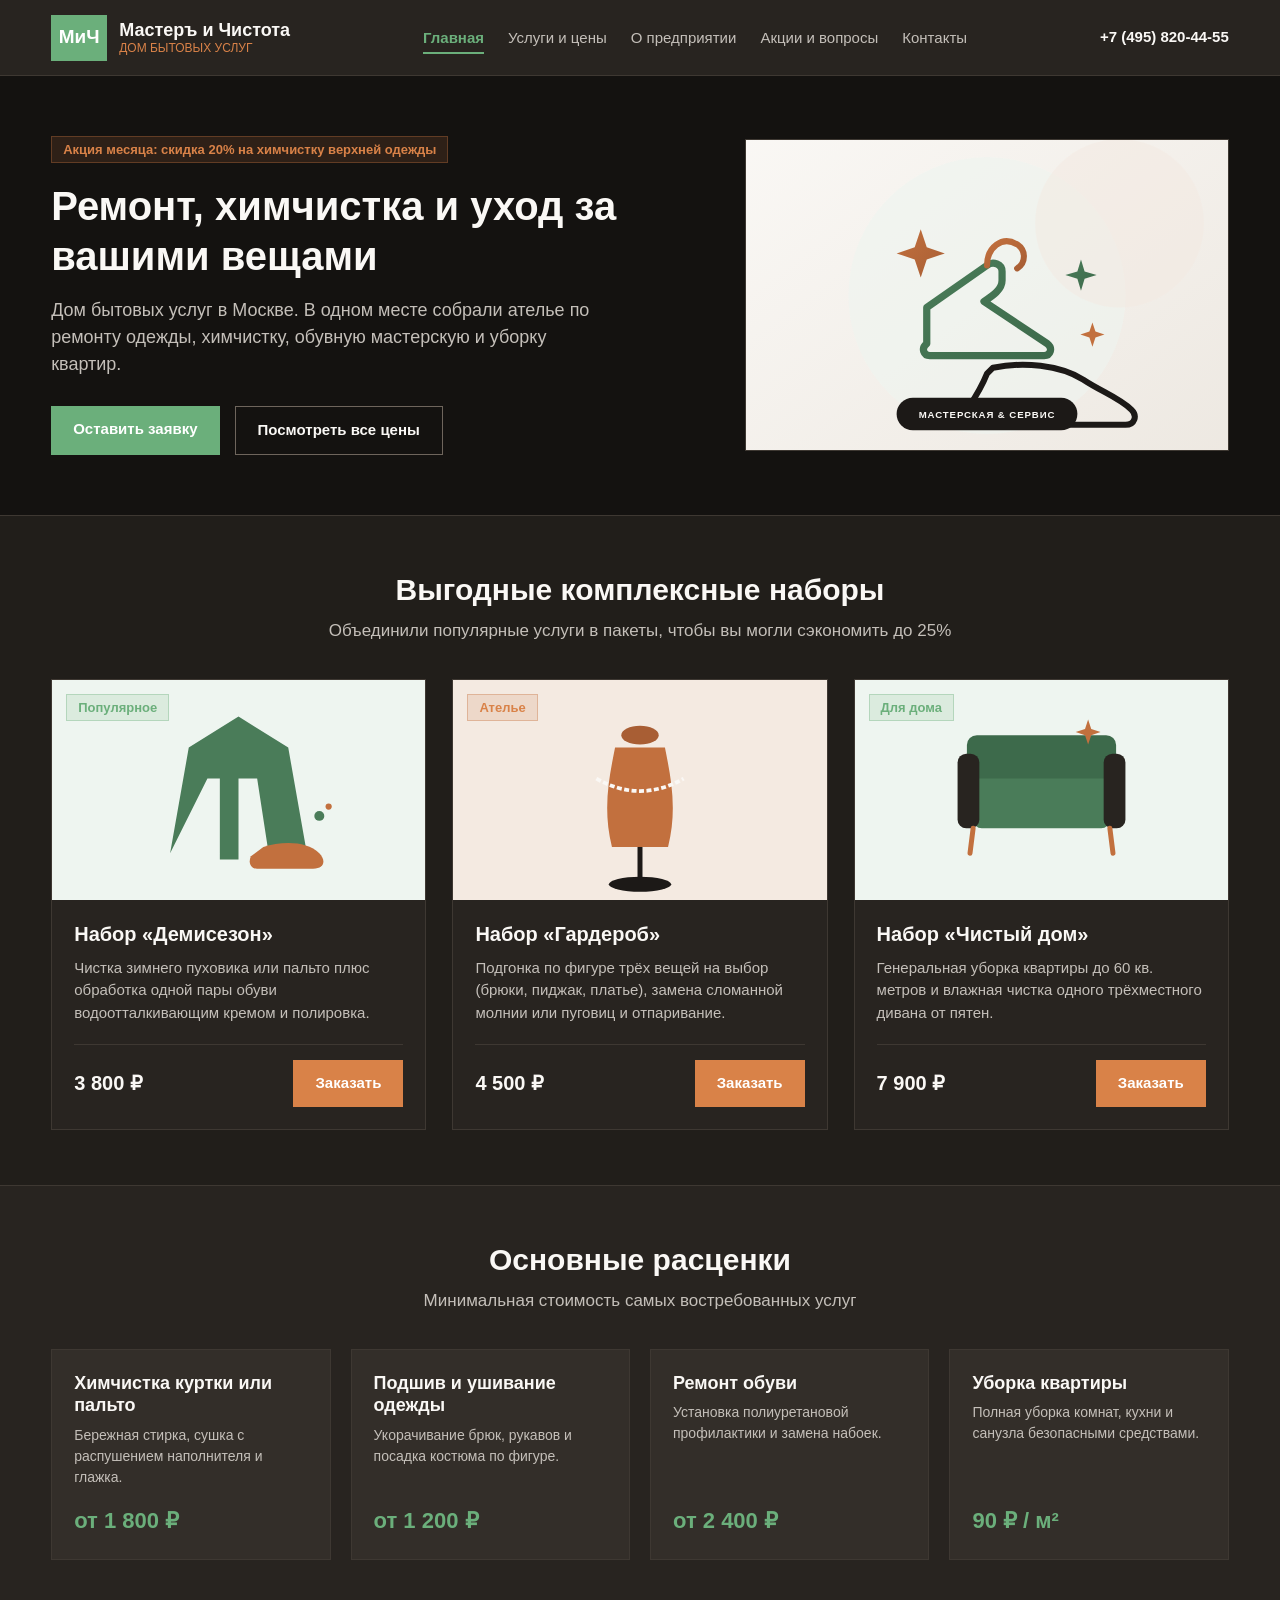
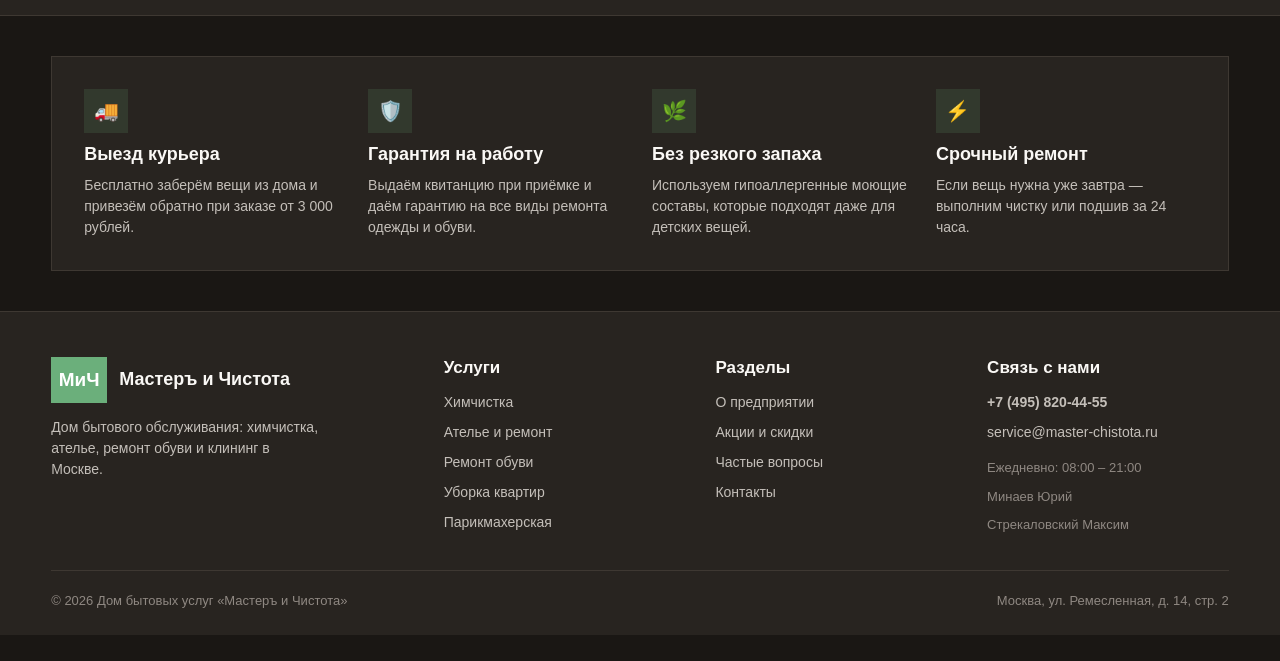
==== Local-services/index.html @ a9408f22 "First commit" ====
<!DOCTYPE html>
<html lang="ru">
<head>
  <meta charset="UTF-8">
  <meta name="viewport" content="width=device-width, initial-scale=1.0">
  <title>Мастеръ &amp; Чистота — Дом бытовых услуг и мастерских</title>
  <meta name="description" content="Комплекс бытовых услуг: профессиональная химчистка, индивидуальный пошив и подгонка одежды, реставрация обуви, генеральный клининг и салон. Москва.">
  <meta name="keywords" content="дом бытовых услуг, химчистка Москва, ателье, ремонт обуви Vibram, клининг квартир, Мастеръ и Чистота">
  <meta name="robots" content="index, follow">
  <link rel="canonical" href="https://master-chistota.ru/">

  <!-- Open Graph для соцсетей и мессенджеров -->
  <meta property="og:type" content="website">
  <meta property="og:locale" content="ru_RU">
  <meta property="og:site_name" content="Мастеръ &amp; Чистота">
  <meta property="og:title" content="Мастеръ &amp; Чистота — Дом бытовых услуг">
  <meta property="og:description" content="Эко-химчистка, ателье, реставрация обуви и бережный клининг с бесплатным курьером в Москве.">
  <meta property="og:url" content="https://master-chistota.ru/">
  <meta property="og:image" content="https://master-chistota.ru/img/hero-service.svg">

  <link rel="stylesheet" href="css/style.css">
</head>
<body>

  <header class="header">
    <div class="container header-wrap">
      <a href="index.html" class="logo">
        <span class="logo-box">МиЧ</span>
        <span class="logo-title">
          Мастеръ и Чистота
          <span class="logo-sub">Дом бытовых услуг</span>
        </span>
      </a>

      <nav class="nav-menu">
        <ul class="menu">
          <li><a href="index.html" class="menu-link active">Главная</a></li>
          <li><a href="services.html" class="menu-link">Услуги и цены</a></li>
          <li><a href="about.html" class="menu-link">О предприятии</a></li>
          <li><a href="events.html" class="menu-link">Акции и вопросы</a></li>
          <li><a href="contacts.html" class="menu-link">Контакты</a></li>
        </ul>
      </nav>

      <a href="tel:+74958204455" class="phone-top">+7 (495) 820-44-55</a>
    </div>
  </header>

  <main>
    <section class="hero">
      <div class="container hero-grid">
        <div>
          <span class="tag tag-orange hero-badge">Акция месяца: скидка 20% на химчистку верхней одежды</span>
          <h1 class="hero-title">Ремонт, химчистка и уход за вашими вещами</h1>
          <p class="hero-desc">Дом бытовых услуг в Москве. В одном месте собрали ателье по ремонту одежды, химчистку, обувную мастерскую и уборку квартир.</p>
          <div class="hero-btns">
            <a href="contacts.html#booking-form" class="btn btn-green">Оставить заявку</a>
            <a href="services.html" class="btn btn-border">Посмотреть все цены</a>
          </div>
        </div>
        <div class="hero-img">
          <img src="img/hero-service.svg" alt="Дом бытовых услуг">
        </div>
      </div>
    </section>

    <section class="section section-dark">
      <div class="container">
        <h2 class="section-title">Выгодные комплексные наборы</h2>
        <p class="section-subtitle">Объединили популярные услуги в пакеты, чтобы вы могли сэкономить до 25%</p>

        <div class="cards-grid">
          <article class="card">
            <div class="card-pic">
              <span class="tag tag-green card-tag">Популярное</span>
              <img src="img/set-1.svg" alt="Набор Демисезон">
            </div>
            <div class="card-content">
              <h3 class="card-title">Набор «Демисезон»</h3>
              <p class="card-desc">Чистка зимнего пуховика или пальто плюс обработка одной пары обуви водоотталкивающим кремом и полировка.</p>
              <div class="card-bottom">
                <span class="price">3 800 ₽</span>
                <a href="contacts.html#booking-form" class="btn btn-orange">Заказать</a>
              </div>
            </div>
          </article>

          <article class="card">
            <div class="card-pic">
              <span class="tag tag-orange card-tag">Ателье</span>
              <img src="img/set-2.svg" alt="Набор Гардероб">
            </div>
            <div class="card-content">
              <h3 class="card-title">Набор «Гардероб»</h3>
              <p class="card-desc">Подгонка по фигуре трёх вещей на выбор (брюки, пиджак, платье), замена сломанной молнии или пуговиц и отпаривание.</p>
              <div class="card-bottom">
                <span class="price">4 500 ₽</span>
                <a href="contacts.html#booking-form" class="btn btn-orange">Заказать</a>
              </div>
            </div>
          </article>

          <article class="card">
            <div class="card-pic">
              <span class="tag tag-green card-tag">Для дома</span>
              <img src="img/set-3.svg" alt="Набор Чистый дом">
            </div>
            <div class="card-content">
              <h3 class="card-title">Набор «Чистый дом»</h3>
              <p class="card-desc">Генеральная уборка квартиры до 60 кв. метров и влажная чистка одного трёхместного дивана от пятен.</p>
              <div class="card-bottom">
                <span class="price">7 900 ₽</span>
                <a href="contacts.html#booking-form" class="btn btn-orange">Заказать</a>
              </div>
            </div>
          </article>
        </div>
      </div>
    </section>

    <section class="section tariffs-block">
      <div class="container">
        <h2 class="section-title">Основные расценки</h2>
        <p class="section-subtitle">Минимальная стоимость самых востребованных услуг</p>

        <div class="tariffs-list">
          <div class="tariff-box">
            <div>
              <h3 class="tariff-title">Химчистка куртки или пальто</h3>
              <p class="tariff-info">Бережная стирка, сушка с распушением наполнителя и глажка.</p>
            </div>
            <div class="tariff-cost">от 1 800 ₽</div>
          </div>

          <div class="tariff-box">
            <div>
              <h3 class="tariff-title">Подшив и ушивание одежды</h3>
              <p class="tariff-info">Укорачивание брюк, рукавов и посадка костюма по фигуре.</p>
            </div>
            <div class="tariff-cost">от 1 200 ₽</div>
          </div>

          <div class="tariff-box">
            <div>
              <h3 class="tariff-title">Ремонт обуви</h3>
              <p class="tariff-info">Установка полиуретановой профилактики и замена набоек.</p>
            </div>
            <div class="tariff-cost">от 2 400 ₽</div>
          </div>

          <div class="tariff-box">
            <div>
              <h3 class="tariff-title">Уборка квартиры</h3>
              <p class="tariff-info">Полная уборка комнат, кухни и санузла безопасными средствами.</p>
            </div>
            <div class="tariff-cost">90 ₽ / м²</div>
          </div>
        </div>
      </div>
    </section>

    <aside class="container">
      <div class="plus-box">
        <div class="plus-grid">
          <div class="plus-item">
            <span class="plus-icon">🚚</span>
            <h4 class="plus-name">Выезд курьера</h4>
            <p class="plus-text">Бесплатно заберём вещи из дома и привезём обратно при заказе от 3 000 рублей.</p>
          </div>
          <div class="plus-item">
            <span class="plus-icon">🛡️</span>
            <h4 class="plus-name">Гарантия на работу</h4>
            <p class="plus-text">Выдаём квитанцию при приёмке и даём гарантию на все виды ремонта одежды и обуви.</p>
          </div>
          <div class="plus-item">
            <span class="plus-icon">🌿</span>
            <h4 class="plus-name">Без резкого запаха</h4>
            <p class="plus-text">Используем гипоаллергенные моющие составы, которые подходят даже для детских вещей.</p>
          </div>
          <div class="plus-item">
            <span class="plus-icon">⚡</span>
            <h4 class="plus-name">Срочный ремонт</h4>
            <p class="plus-text">Если вещь нужна уже завтра — выполним чистку или подшив за 24 часа.</p>
          </div>
        </div>
      </div>
    </aside>
  </main>

  <iframe src="footer.html" class="footer-frame" title="Подвал сайта"></iframe> 

</body>
</html>
---- Local-services/css/style.css ----
* {
  box-sizing: border-box;
  margin: 0;
  padding: 0;
}

body {
  background-color: #1A1714;
  color: #FAF8F5;
  font-family: Arial, Helvetica, sans-serif;
  font-size: 16px;
  line-height: 1.5;
}

img {
  display: block;
  max-width: 100%;
}

a {
  color: inherit;
  text-decoration: none;
}

ul {
  list-style: none;
}

button, input, select, textarea {
  font-family: inherit;
  font-size: inherit;
  color: inherit;
  border: none;
  background: none;
}

button {
  cursor: pointer;
}

.container {
  max-width: 1180px;
  width: 92%;
  margin: 0 auto;
}

h1, h2, h3, h4 {
  font-weight: bold;
  line-height: 1.25;
  color: #FAF8F5;
}

.hero-title {
  font-size: 40px;
  margin-bottom: 16px;
}

.section-title {
  font-size: 30px;
  text-align: center;
  margin-bottom: 10px;
}

.section-subtitle {
  text-align: center;
  color: #C4BFB9;
  font-size: 17px;
  max-width: 650px;
  margin: 0 auto 35px;
}

/* шапка */
.header {
  position: sticky;
  top: 0;
  z-index: 100;
  background-color: #282420;
  border-bottom: 1px solid #3E3832;
}

.header-wrap {
  display: flex;
  align-items: center;
  justify-content: space-between;
  min-height: 75px;
  gap: 20px;
  padding: 10px 0;
}

.logo {
  display: flex;
  align-items: center;
  gap: 12px;
}

.logo-box {
  display: flex;
  align-items: center;
  justify-content: center;
  width: 56px;
  height: 46px;
  background-color: #6BAF7B;
  color: #fff;
  font-weight: bold;
  font-size: 19px;
}

.logo-title {
  font-weight: bold;
  font-size: 18px;
  line-height: 1.2;
}

.logo-sub {
  display: block;
  font-size: 12px;
  font-weight: normal;
  color: #D98248;
  text-transform: uppercase;
}

.menu {
  display: flex;
  align-items: center;
  gap: 24px;
}

.menu-link {
  font-size: 15px;
  color: #C4BFB9;
  padding: 6px 0;
}

.menu-link:hover,
.menu-link.active {
  color: #6BAF7B;
}

.menu-link.active {
  font-weight: bold;
  border-bottom: 2px solid #6BAF7B;
}

.phone-top {
  font-size: 15px;
  font-weight: bold;
}

.phone-top:hover {
  color: #6BAF7B;
}

/* кнопки */
.btn {
  display: inline-block;
  padding: 12px 22px;
  font-size: 15px;
  font-weight: bold;
  text-align: center;
}

.btn-green {
  background-color: #6BAF7B;
  color: #fff;
}
.btn-green:hover {
  background-color: #5A9B6A;
}

.btn-orange {
  background-color: #D98248;
  color: #fff;
}
.btn-orange:hover {
  background-color: #C2703E;
}

.btn-border {
  background-color: transparent;
  color: #FAF8F5;
  border: 1px solid #6E655C;
}
.btn-border:hover {
  background-color: #332E29;
}

.tag {
  display: inline-block;
  padding: 6px 11px;
  font-size: 13px;
  font-weight: bold;
  line-height: 1;
}

.tag-green {
  background-color: rgba(107, 175, 123, 0.15);
  color: #6BAF7B;
  border: 1px solid rgba(107, 175, 123, 0.35);
}

.tag-orange {
  background-color: rgba(194, 112, 62, 0.15);
  color: #D98248;
  border: 1px solid rgba(194, 112, 62, 0.35);
}

.tag-gray {
  background-color: #332E29;
  color: #C4BFB9;
  border: 1px solid #3E3832;
}

/* первый экран */
.hero {
  background-color: #141210;
  padding: 60px 0;
  border-bottom: 1px solid #3E3832;
}

.hero-grid {
  display: grid;
  grid-template-columns: 1.15fr 0.85fr;
  align-items: center;
  gap: 40px;
}

.hero-badge {
  margin-bottom: 18px;
}

.hero-desc {
  font-size: 18px;
  color: #C4BFB9;
  max-width: 560px;
  margin-bottom: 28px;
}

.hero-btns {
  display: flex;
  flex-wrap: wrap;
  gap: 15px;
}

.hero-img {
  background-color: #282420;
  border: 1px solid #3E3832;
}

.hero-img img {
  width: 100%;
  height: 310px;
  object-fit: cover;
}

/* карточки */
.section {
  padding: 55px 0;
}

.section-dark {
  background-color: #211E1A;
}

.cards-grid {
  display: grid;
  grid-template-columns: repeat(3, 1fr);
  gap: 26px;
}

.card {
  display: flex;
  flex-direction: column;
  background-color: #282420;
  border: 1px solid #3E3832;
}

.card-pic {
  position: relative;
  height: 220px;
  background-color: #332E29;
}

.card-pic img {
  width: 100%;
  height: 100%;
  object-fit: cover;
}

.card-tag {
  position: absolute;
  top: 14px;
  left: 14px;
}

.card-content {
  display: flex;
  flex-direction: column;
  flex-grow: 1;
  padding: 22px;
}

.card-title {
  font-size: 20px;
  margin-bottom: 10px;
}

.card-desc {
  font-size: 15px;
  color: #C4BFB9;
  margin-bottom: 20px;
  flex-grow: 1;
}

.card-bottom {
  display: flex;
  align-items: center;
  justify-content: space-between;
  padding-top: 15px;
  border-top: 1px solid #3E3832;
  margin-top: auto;
}

.price {
  font-size: 20px;
  font-weight: bold;
}

/* тарифы */
.tariffs-block {
  background-color: #282420;
  border-top: 1px solid #3E3832;
  border-bottom: 1px solid #3E3832;
}

.tariffs-list {
  display: grid;
  grid-template-columns: repeat(4, 1fr);
  gap: 20px;
}

.tariff-box {
  background-color: #332E29;
  border: 1px solid #3E3832;
  padding: 22px;
  display: flex;
  flex-direction: column;
  justify-content: space-between;
}

.tariff-title {
  font-size: 18px;
  margin-bottom: 8px;
}

.tariff-info {
  font-size: 14px;
  color: #C4BFB9;
  margin-bottom: 16px;
}

.tariff-cost {
  font-size: 22px;
  font-weight: bold;
  color: #6BAF7B;
}

/* преимущества */
.plus-box {
  background-color: #282420;
  border: 1px solid #3E3832;
  padding: 32px;
  margin: 40px 0;
}

.plus-grid {
  display: grid;
  grid-template-columns: repeat(4, 1fr);
  gap: 24px;
}

.plus-item {
  display: flex;
  flex-direction: column;
  gap: 10px;
}

.plus-icon {
  display: flex;
  align-items: center;
  justify-content: center;
  width: 44px;
  height: 44px;
  background-color: rgba(107, 175, 123, 0.15);
  color: #6BAF7B;
  font-size: 20px;
}

.plus-name {
  font-size: 18px;
}

.plus-text {
  font-size: 14px;
  color: #C4BFB9;
}

/* таблица */
.table-box {
  width: 100%;
  overflow-x: auto;
  border: 1px solid #3E3832;
  background-color: #282420;
  margin-top: 45px;
}

.price-table {
  width: 100%;
  border-collapse: collapse;
  text-align: left;
  font-size: 15px;
}

.price-table th, .price-table td {
  padding: 15px 18px;
  border-bottom: 1px solid #3E3832;
}

.price-table th {
  background-color: #332E29;
  font-weight: bold;
}

.price-table tbody tr:last-child td {
  border-bottom: none;
}

.price-table tbody tr:hover {
  background-color: #332E29;
}

.td-price {
  font-weight: bold;
  white-space: nowrap;
}

/* о предприятии */
.about-text {
  max-width: 800px;
  margin: 0 auto 45px;
  text-align: center;
  font-size: 18px;
  line-height: 1.6;
  color: #C4BFB9;
}

.master-block {
  display: grid;
  grid-template-columns: 0.9fr 1.1fr;
  background-color: #282420;
  border: 1px solid #3E3832;
  margin-bottom: 45px;
}

.master-img {
  background-color: #332E29;
}

.master-img img {
  width: 100%;
  height: 100%;
  object-fit: cover;
}

.master-info {
  padding: 32px;
  display: flex;
  flex-direction: column;
  justify-content: center;
}

.master-name {
  font-size: 26px;
  margin-bottom: 5px;
}

.master-job {
  font-size: 15px;
  color: #D98248;
  font-weight: bold;
  margin-bottom: 16px;
}

.master-nums {
  display: grid;
  grid-template-columns: repeat(3, 1fr);
  gap: 16px;
  margin-top: 22px;
  padding-top: 22px;
  border-top: 1px solid #3E3832;
}

.num-val {
  font-size: 24px;
  font-weight: bold;
  color: #6BAF7B;
}

.num-label {
  font-size: 13px;
  color: #8F8882;
  margin-top: 4px;
}

.grid-3 {
  display: grid;
  grid-template-columns: repeat(3, 1fr);
  gap: 24px;
}

.info-card {
  background-color: #282420;
  border: 1px solid #3E3832;
  padding: 24px;
  display: flex;
  flex-direction: column;
  gap: 10px;
}

.info-card h3 {
  font-size: 18px;
}

.small-label {
  font-size: 13px;
  font-weight: bold;
  color: #D98248;
  text-transform: uppercase;
}

/* акции и вопросы */
.news-grid {
  display: grid;
  grid-template-columns: repeat(2, 1fr);
  gap: 26px;
  margin-bottom: 50px;
}

.news-item {
  background-color: #282420;
  border: 1px solid #3E3832;
  display: flex;
  flex-direction: column;
}

.news-pic {
  height: 280px;
  background-color: #332E29;
}

.news-pic img {
  width: 100%;
  height: 100%;
  object-fit: cover;
}

.news-body {
  padding: 24px;
  display: flex;
  flex-direction: column;
  flex-grow: 1;
}

.news-date {
  display: inline-block;
  font-size: 13px;
  font-weight: bold;
  text-transform: uppercase;
  color: #D98248;
  margin-bottom: 8px;
}

.faq-list {
  max-width: 820px;
  margin: 0 auto;
  display: flex;
  flex-direction: column;
  gap: 15px;
}

.faq-box {
  background-color: #282420;
  border: 1px solid #3E3832;
  padding: 20px 24px;
}

.faq-title {
  font-weight: bold;
  font-size: 17px;
  color: #FAF8F5;
  margin-bottom: 8px;
}

.faq-text {
  font-size: 15px;
  color: #C4BFB9;
}

/* контакты */
.contacts-wrap {
  display: grid;
  grid-template-columns: 1fr 1fr;
  gap: 35px;
  align-items: start;
}

.dark-box {
  background-color: #282420;
  border: 1px solid #3E3832;
  padding: 32px;
}

.field-row {
  display: flex;
  flex-direction: column;
  gap: 8px;
  margin-bottom: 18px;
  background-color: #332E29;
  padding: 12px;
}

.field-label {
  font-size: 14px;
  font-weight: bold;
}

.input-field {
  width: 100%;
  padding: 11px 13px;
  border: 1px solid #6E655C;
  background-color: #282420;
  color: #FAF8F5;
  font-size: 15px;
}

.input-field:focus {
  border-color: #6BAF7B;
  outline: none;
}

textarea.input-field {
  resize: vertical;
  min-height: 90px;
}

.info-rows {
  display: flex;
  flex-direction: column;
  gap: 10px;
  margin-top: 15px;
  font-size: 15px;
}

.info-rows p {
  padding-bottom: 8px;
  border-bottom: 1px solid #3E3832;
}

.info-rows span {
  color: #8F8882;
  display: inline-block;
  width: 140px;
}

/* футер */
.footer {
  background-color: #282420;
  border-top: 1px solid #3E3832;
  padding: 45px 0 25px;
}

.footer-cols {
  display: grid;
  grid-template-columns: 1.5fr repeat(3, 1fr);
  gap: 30px;
  margin-bottom: 35px;
}

.footer-heading {
  font-size: 17px;
  margin-bottom: 14px;
}

.footer-menu {
  display: flex;
  flex-direction: column;
  gap: 9px;
}

.footer-menu a {
  font-size: 14px;
  color: #C4BFB9;
}

.footer-menu a:hover {
  color: #6BAF7B;
}

.footer-copy {
  display: flex;
  align-items: center;
  justify-content: space-between;
  padding-top: 20px;
  border-top: 1px solid #3E3832;
  font-size: 13px;
  color: #8F8882;
}

/* мобилка */
@media (max-width: 992px) {
  .hero-grid, .master-block, .contacts-wrap, .news-grid {
    grid-template-columns: 1fr;
  }

  .cards-grid, .grid-3, .tariffs-list, .plus-grid, .footer-cols {
    grid-template-columns: repeat(2, 1fr);
  }
}

@media (max-width: 768px) {
  .header-wrap {
    flex-wrap: wrap;
    justify-content: center;
    gap: 12px;
    padding: 14px 0;
  }

  .phone-top { display: none; }
  .nav-menu { width: 100%; }

  .menu {
    flex-wrap: wrap;
    justify-content: center;
    gap: 10px 16px;
  }

  .hero-title { font-size: 28px; }
  .section-title { font-size: 24px; }

  .cards-grid, .tariffs-list, .plus-grid, .grid-3, .footer-cols {
    grid-template-columns: 1fr;
  }

  .footer-copy {
    flex-direction: column;
    gap: 10px;
    text-align: center;
  }
}

.footer-frame {
  display: block;
  width: 100%;
  height: 350px;
  border: none;
}

@media (max-width: 992px) {
  .footer-frame { height: 520px; }
}

@media (max-width: 768px) {
  .footer-frame { height: 780px; }
}
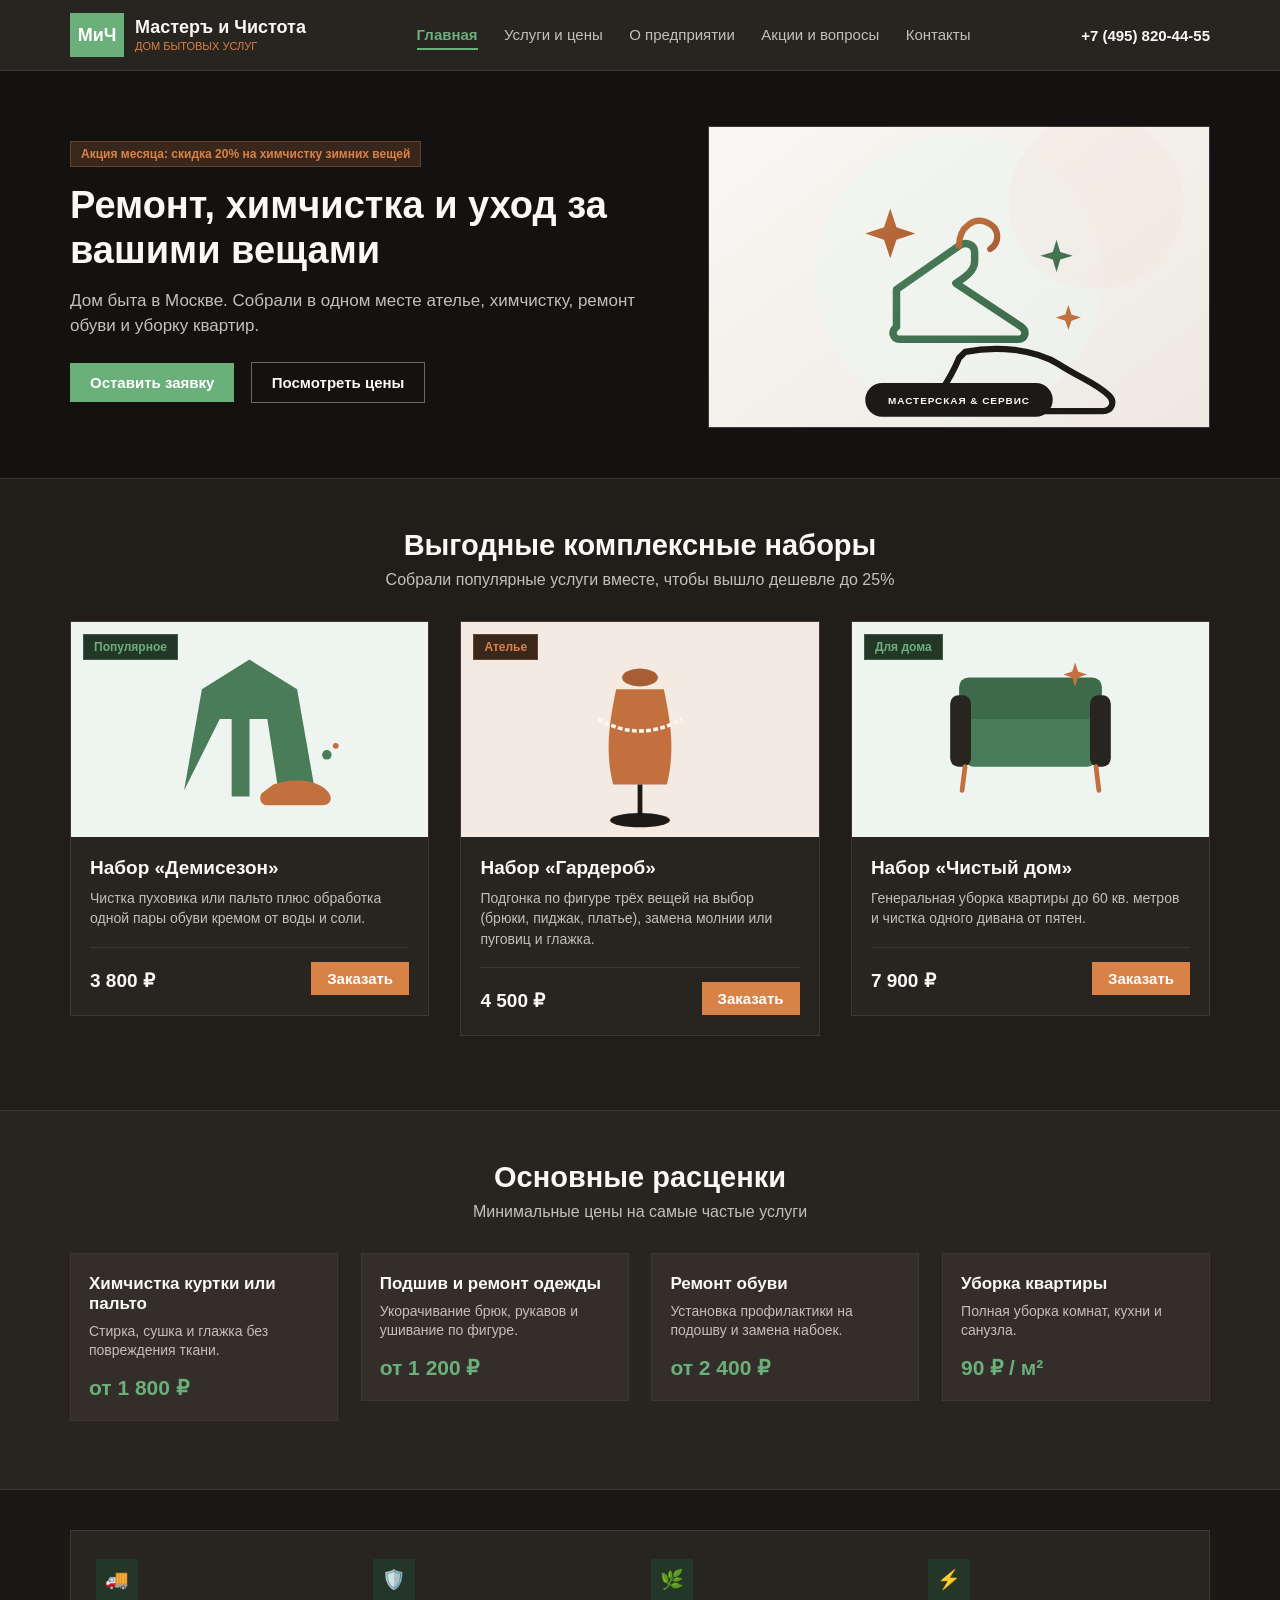
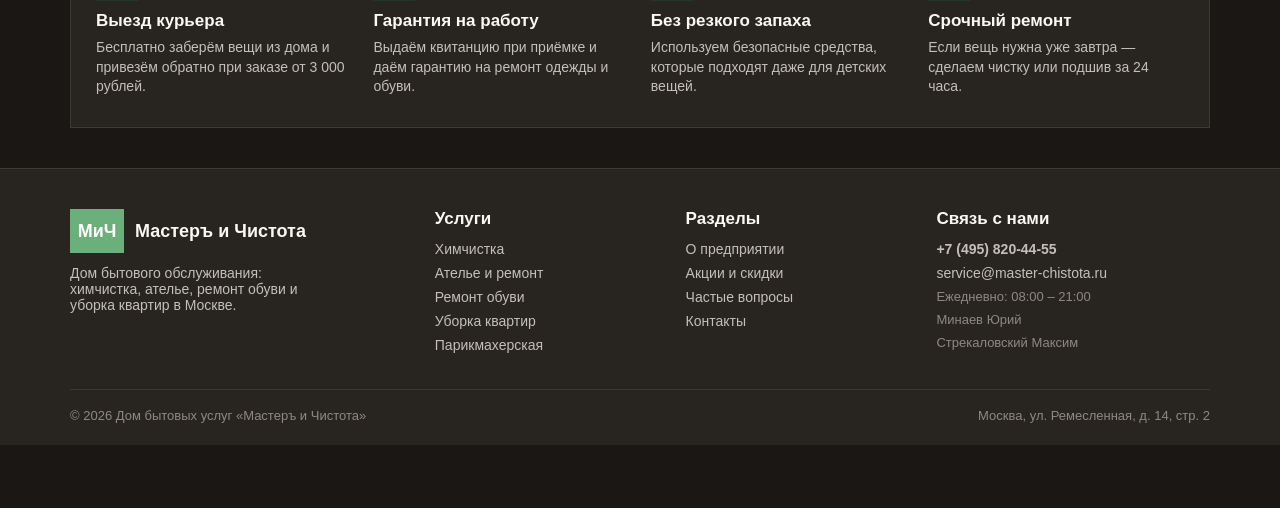
==== commit 3bfa746d: "Update Local-services" ====
--- a/Local-services/index.html
+++ b/Local-services/index.html
@@ -17,177 +17,187 @@
   <meta property="og:description" content="Эко-химчистка, ателье, реставрация обуви и бережный клининг с бесплатным курьером в Москве.">
   <meta property="og:url" content="https://master-chistota.ru/">
   <meta property="og:image" content="https://master-chistota.ru/img/hero-service.svg">
+  <!-- Yandex.Metrika counter -->
+  <script type="text/javascript">
+      (function(m,e,t,r,i,k,a){
+          m[i]=m[i]||function(){(m[i].a=m[i].a||[]).push(arguments)};
+          m[i].l=1*new Date();
+          for (var j = 0; j < document.scripts.length; j++) {if (document.scripts[j].src === r) { return; }}
+          k=e.createElement(t),a=e.getElementsByTagName(t)[0],k.async=1,k.src=r,a.parentNode.insertBefore(k,a)
+      })(window, document,'script','https://mc.yandex.ru/metrika/tag.js?id=114298120', 'ym');
+
+      ym(114298120, 'init', {ssr:true, webvisor:true, clickmap:true, ecommerce:"dataLayer", referrer: document.referrer, url: location.href, accurateTrackBounce:true, trackLinks:true});
+  </script>
+  <noscript><div><img src="https://mc.yandex.ru/watch/114298120" style="position:absolute; left:-9999px;" alt="" /></div></noscript>
+  <!-- /Yandex.Metrika counter -->
 
   <link rel="stylesheet" href="css/style.css">
 </head>
+
+<script async src="https://www.googletagmanager.com/gtm.js?id=GTM-M978GM9C"></script>
+<script>
+  window.dataLayer = window.dataLayer || [];
+  function gtag(){dataLayer.push(arguments);}
+  gtag('js', new Date());
+</script>
+
 <body>
 
-  <header class="header">
-    <div class="container header-wrap">
-      <a href="index.html" class="logo">
-        <span class="logo-box">МиЧ</span>
-        <span class="logo-title">
+  <div class="shapka">
+    <div class="osnova shapka_vnutri">
+      <a href="index.html" class="logotip">
+        <span class="kvadrat_logo">МиЧ</span>
+        <span class="nazv_logo">
           Мастеръ и Чистота
-          <span class="logo-sub">Дом бытовых услуг</span>
+          <span class="podpis_logo">Дом бытовых услуг</span>
         </span>
       </a>
 
-      <nav class="nav-menu">
-        <ul class="menu">
-          <li><a href="index.html" class="menu-link active">Главная</a></li>
-          <li><a href="services.html" class="menu-link">Услуги и цены</a></li>
-          <li><a href="about.html" class="menu-link">О предприятии</a></li>
-          <li><a href="events.html" class="menu-link">Акции и вопросы</a></li>
-          <li><a href="contacts.html" class="menu-link">Контакты</a></li>
+      <div>
+        <ul class="spisok_menu">
+          <li><a href="index.html" class="ssylka_menu aktivnaya">Главная</a></li>
+          <li><a href="services.html" class="ssylka_menu">Услуги и цены</a></li>
+          <li><a href="about.html" class="ssylka_menu">О предприятии</a></li>
+          <li><a href="events.html" class="ssylka_menu">Акции и вопросы</a></li>
+          <li><a href="contacts.html" class="ssylka_menu">Контакты</a></li>
         </ul>
-      </nav>
-
-      <a href="tel:+74958204455" class="phone-top">+7 (495) 820-44-55</a>
-    </div>
-  </header>
-
-  <main>
-    <section class="hero">
-      <div class="container hero-grid">
-        <div>
-          <span class="tag tag-orange hero-badge">Акция месяца: скидка 20% на химчистку верхней одежды</span>
-          <h1 class="hero-title">Ремонт, химчистка и уход за вашими вещами</h1>
-          <p class="hero-desc">Дом бытовых услуг в Москве. В одном месте собрали ателье по ремонту одежды, химчистку, обувную мастерскую и уборку квартир.</p>
-          <div class="hero-btns">
-            <a href="contacts.html#booking-form" class="btn btn-green">Оставить заявку</a>
-            <a href="services.html" class="btn btn-border">Посмотреть все цены</a>
-          </div>
-        </div>
-        <div class="hero-img">
+      </div>
+
+      <a href="tel:+74958204455" class="telefon_verh">+7 (495) 820-44-55</a>
+    </div>
+  </div>
+
+  <div class="glav_blok">
+    <div class="osnova glav_setka">
+      <div class="glav_levo">
+        <span class="plahka plahka_oranzh" style="margin-bottom: 16px;">Акция месяца: скидка 20% на химчистку зимних вещей</span>
+        <h1 class="glav_zag">Ремонт, химчистка и уход за вашими вещами</h1>
+        <p class="glav_text">Дом быта в Москве. Собрали в одном месте ателье, химчистку, ремонт обуви и уборку квартир.</p>
+        <div class="glav_knopki">
+          <a href="contacts.html#forma_zakaza" class="knopka knopka_zel">Оставить заявку</a>
+          <a href="services.html" class="knopka knopka_ramka">Посмотреть цены</a>
+        </div>
+      </div>
+      <div class="glav_pravo">
+        <div class="glav_kartinka">
           <img src="img/hero-service.svg" alt="Дом бытовых услуг">
         </div>
       </div>
-    </section>
-
-    <section class="section section-dark">
-      <div class="container">
-        <h2 class="section-title">Выгодные комплексные наборы</h2>
-        <p class="section-subtitle">Объединили популярные услуги в пакеты, чтобы вы могли сэкономить до 25%</p>
-
-        <div class="cards-grid">
-          <article class="card">
-            <div class="card-pic">
-              <span class="tag tag-green card-tag">Популярное</span>
-              <img src="img/set-1.svg" alt="Набор Демисезон">
+    </div>
+  </div>
+
+  <div class="sekcia sekcia_temnaya">
+    <div class="osnova">
+      <h2 class="zag_razdela">Выгодные комплексные наборы</h2>
+      <p class="podzag_razdela">Собрали популярные услуги вместе, чтобы вышло дешевле до 25%</p>
+
+      <div class="setka_kart">
+        <div class="kartochka">
+          <div class="kart_foto">
+            <span class="plahka plahka_zel kart_metka">Популярное</span>
+            <img src="img/set-1.svg" alt="Набор Демисезон">
+          </div>
+          <div class="kart_telo">
+            <h3 class="kart_zag">Набор «Демисезон»</h3>
+            <p class="kart_opisanie">Чистка пуховика или пальто плюс обработка одной пары обуви кремом от воды и соли.</p>
+            <div class="kart_niz">
+              <span class="cena_kart">3 800 ₽</span>
+              <a href="contacts.html#forma_zakaza" class="knopka knopka_oranzh">Заказать</a>
             </div>
-            <div class="card-content">
-              <h3 class="card-title">Набор «Демисезон»</h3>
-              <p class="card-desc">Чистка зимнего пуховика или пальто плюс обработка одной пары обуви водоотталкивающим кремом и полировка.</p>
-              <div class="card-bottom">
-                <span class="price">3 800 ₽</span>
-                <a href="contacts.html#booking-form" class="btn btn-orange">Заказать</a>
-              </div>
+          </div>
+        </div>
+
+        <div class="kartochka">
+          <div class="kart_foto">
+            <span class="plahka plahka_oranzh kart_metka">Ателье</span>
+            <img src="img/set-2.svg" alt="Набор Гардероб">
+          </div>
+          <div class="kart_telo">
+            <h3 class="kart_zag">Набор «Гардероб»</h3>
+            <p class="kart_opisanie">Подгонка по фигуре трёх вещей на выбор (брюки, пиджак, платье), замена молнии или пуговиц и глажка.</p>
+            <div class="kart_niz">
+              <span class="cena_kart">4 500 ₽</span>
+              <a href="contacts.html#forma_zakaza" class="knopka knopka_oranzh">Заказать</a>
             </div>
-          </article>
-
-          <article class="card">
-            <div class="card-pic">
-              <span class="tag tag-orange card-tag">Ателье</span>
-              <img src="img/set-2.svg" alt="Набор Гардероб">
+          </div>
+        </div>
+
+        <div class="kartochka">
+          <div class="kart_foto">
+            <span class="plahka plahka_zel kart_metka">Для дома</span>
+            <img src="img/set-3.svg" alt="Набор Чистый дом">
+          </div>
+          <div class="kart_telo">
+            <h3 class="kart_zag">Набор «Чистый дом»</h3>
+            <p class="kart_opisanie">Генеральная уборка квартиры до 60 кв. метров и чистка одного дивана от пятен.</p>
+            <div class="kart_niz">
+              <span class="cena_kart">7 900 ₽</span>
+              <a href="contacts.html#forma_zakaza" class="knopka knopka_oranzh">Заказать</a>
             </div>
-            <div class="card-content">
-              <h3 class="card-title">Набор «Гардероб»</h3>
-              <p class="card-desc">Подгонка по фигуре трёх вещей на выбор (брюки, пиджак, платье), замена сломанной молнии или пуговиц и отпаривание.</p>
-              <div class="card-bottom">
-                <span class="price">4 500 ₽</span>
-                <a href="contacts.html#booking-form" class="btn btn-orange">Заказать</a>
-              </div>
-            </div>
-          </article>
-
-          <article class="card">
-            <div class="card-pic">
-              <span class="tag tag-green card-tag">Для дома</span>
-              <img src="img/set-3.svg" alt="Набор Чистый дом">
-            </div>
-            <div class="card-content">
-              <h3 class="card-title">Набор «Чистый дом»</h3>
-              <p class="card-desc">Генеральная уборка квартиры до 60 кв. метров и влажная чистка одного трёхместного дивана от пятен.</p>
-              <div class="card-bottom">
-                <span class="price">7 900 ₽</span>
-                <a href="contacts.html#booking-form" class="btn btn-orange">Заказать</a>
-              </div>
-            </div>
-          </article>
-        </div>
-      </div>
-    </section>
-
-    <section class="section tariffs-block">
-      <div class="container">
-        <h2 class="section-title">Основные расценки</h2>
-        <p class="section-subtitle">Минимальная стоимость самых востребованных услуг</p>
-
-        <div class="tariffs-list">
-          <div class="tariff-box">
-            <div>
-              <h3 class="tariff-title">Химчистка куртки или пальто</h3>
-              <p class="tariff-info">Бережная стирка, сушка с распушением наполнителя и глажка.</p>
-            </div>
-            <div class="tariff-cost">от 1 800 ₽</div>
-          </div>
-
-          <div class="tariff-box">
-            <div>
-              <h3 class="tariff-title">Подшив и ушивание одежды</h3>
-              <p class="tariff-info">Укорачивание брюк, рукавов и посадка костюма по фигуре.</p>
-            </div>
-            <div class="tariff-cost">от 1 200 ₽</div>
-          </div>
-
-          <div class="tariff-box">
-            <div>
-              <h3 class="tariff-title">Ремонт обуви</h3>
-              <p class="tariff-info">Установка полиуретановой профилактики и замена набоек.</p>
-            </div>
-            <div class="tariff-cost">от 2 400 ₽</div>
-          </div>
-
-          <div class="tariff-box">
-            <div>
-              <h3 class="tariff-title">Уборка квартиры</h3>
-              <p class="tariff-info">Полная уборка комнат, кухни и санузла безопасными средствами.</p>
-            </div>
-            <div class="tariff-cost">90 ₽ / м²</div>
-          </div>
-        </div>
-      </div>
-    </section>
-
-    <aside class="container">
-      <div class="plus-box">
-        <div class="plus-grid">
-          <div class="plus-item">
-            <span class="plus-icon">🚚</span>
-            <h4 class="plus-name">Выезд курьера</h4>
-            <p class="plus-text">Бесплатно заберём вещи из дома и привезём обратно при заказе от 3 000 рублей.</p>
-          </div>
-          <div class="plus-item">
-            <span class="plus-icon">🛡️</span>
-            <h4 class="plus-name">Гарантия на работу</h4>
-            <p class="plus-text">Выдаём квитанцию при приёмке и даём гарантию на все виды ремонта одежды и обуви.</p>
-          </div>
-          <div class="plus-item">
-            <span class="plus-icon">🌿</span>
-            <h4 class="plus-name">Без резкого запаха</h4>
-            <p class="plus-text">Используем гипоаллергенные моющие составы, которые подходят даже для детских вещей.</p>
-          </div>
-          <div class="plus-item">
-            <span class="plus-icon">⚡</span>
-            <h4 class="plus-name">Срочный ремонт</h4>
-            <p class="plus-text">Если вещь нужна уже завтра — выполним чистку или подшив за 24 часа.</p>
-          </div>
-        </div>
-      </div>
-    </aside>
-  </main>
-
-  <iframe src="footer.html" class="footer-frame" title="Подвал сайта"></iframe> 
-
+          </div>
+        </div>
+      </div>
+    </div>
+  </div>
+
+  <div class="sekcia tarify_sekcia">
+    <div class="osnova">
+      <h2 class="zag_razdela">Основные расценки</h2>
+      <p class="podzag_razdela">Минимальные цены на самые частые услуги</p>
+
+      <div class="setka_kart">
+        <div class="tarif_kart">
+          <h3 class="tarif_zag">Химчистка куртки или пальто</h3>
+          <p class="tarif_text">Стирка, сушка и глажка без повреждения ткани.</p>
+          <div class="tarif_cena">от 1 800 ₽</div>
+        </div>
+
+        <div class="tarif_kart">
+          <h3 class="tarif_zag">Подшив и ремонт одежды</h3>
+          <p class="tarif_text">Укорачивание брюк, рукавов и ушивание по фигуре.</p>
+          <div class="tarif_cena">от 1 200 ₽</div>
+        </div>
+
+        <div class="tarif_kart">
+          <h3 class="tarif_zag">Ремонт обуви</h3>
+          <p class="tarif_text">Установка профилактики на подошву и замена набоек.</p>
+          <div class="tarif_cena">от 2 400 ₽</div>
+        </div>
+
+        <div class="tarif_kart">
+          <h3 class="tarif_zag">Уборка квартиры</h3>
+          <p class="tarif_text">Полная уборка комнат, кухни и санузла.</p>
+          <div class="tarif_cena">90 ₽ / м²</div>
+        </div>
+      </div>
+    </div>
+  </div>
+
+  <div class="osnova">
+    <div class="plyusy_blok">
+      <div class="plyus_item">
+        <span class="plyus_ikonka">🚚</span>
+        <h4 class="plyus_zag">Выезд курьера</h4>
+        <p class="plyus_text">Бесплатно заберём вещи из дома и привезём обратно при заказе от 3 000 рублей.</p>
+      </div>
+      <div class="plyus_item">
+        <span class="plyus_ikonka">🛡️</span>
+        <h4 class="plyus_zag">Гарантия на работу</h4>
+        <p class="plyus_text">Выдаём квитанцию при приёмке и даём гарантию на ремонт одежды и обуви.</p>
+      </div>
+      <div class="plyus_item">
+        <span class="plyus_ikonka">🌿</span>
+        <h4 class="plyus_zag">Без резкого запаха</h4>
+        <p class="plyus_text">Используем безопасные средства, которые подходят даже для детских вещей.</p>
+      </div>
+      <div class="plyus_item">
+        <span class="plyus_ikonka">⚡</span>
+        <h4 class="plyus_zag">Срочный ремонт</h4>
+        <p class="plyus_text">Если вещь нужна уже завтра — сделаем чистку или подшив за 24 часа.</p>
+      </div>
+    </div>
+  </div>
+
+  <iframe src="footer.html" class="freim_podval" title="Подвал сайта"></iframe>
 </body>
 </html>
--- a/Local-services/css/style.css
+++ b/Local-services/css/style.css
@@ -7,9 +7,8 @@
 body {
   background-color: #1A1714;
   color: #FAF8F5;
-  font-family: Arial, Helvetica, sans-serif;
-  font-size: 16px;
-  line-height: 1.5;
+  font-family: Arial, sans-serif;
+  font-size: 16px;
 }
 
 img {
@@ -27,9 +26,9 @@
 }
 
 button, input, select, textarea {
-  font-family: inherit;
-  font-size: inherit;
-  color: inherit;
+  font-family: Arial, sans-serif;
+  font-size: 15px;
+  color: #FAF8F5;
   border: none;
   background: none;
 }
@@ -38,736 +37,719 @@
   cursor: pointer;
 }
 
-.container {
-  max-width: 1180px;
-  width: 92%;
+.osnova {
+  width: 1140px;
+  max-width: 92%;
   margin: 0 auto;
 }
 
 h1, h2, h3, h4 {
   font-weight: bold;
-  line-height: 1.25;
   color: #FAF8F5;
 }
 
-.hero-title {
-  font-size: 40px;
-  margin-bottom: 16px;
-}
-
-.section-title {
-  font-size: 30px;
+.glav_zag {
+  font-size: 38px;
+  line-height: 1.2;
+  margin-bottom: 15px;
+}
+
+.zag_razdela {
+  font-size: 29px;
   text-align: center;
-  margin-bottom: 10px;
-}
-
-.section-subtitle {
+  margin-bottom: 9px;
+}
+
+.podzag_razdela {
   text-align: center;
   color: #C4BFB9;
-  font-size: 17px;
-  max-width: 650px;
-  margin: 0 auto 35px;
-}
-
-/* шапка */
-.header {
-  position: sticky;
-  top: 0;
-  z-index: 100;
+  font-size: 16px;
+  width: 630px;
+  max-width: 100%;
+  margin: 0 auto 32px auto;
+}
+
+.shapka {
   background-color: #282420;
   border-bottom: 1px solid #3E3832;
-}
-
-.header-wrap {
+  padding: 13px 0;
+}
+
+.shapka_vnutri {
   display: flex;
   align-items: center;
   justify-content: space-between;
-  min-height: 75px;
-  gap: 20px;
-  padding: 10px 0;
-}
-
-.logo {
+}
+
+.logotip {
   display: flex;
   align-items: center;
-  gap: 12px;
-}
-
-.logo-box {
-  display: flex;
-  align-items: center;
-  justify-content: center;
-  width: 56px;
-  height: 46px;
+}
+
+.kvadrat_logo {
+  display: inline-block;
+  text-align: center;
+  line-height: 44px;
+  width: 54px;
+  height: 44px;
   background-color: #6BAF7B;
   color: #fff;
   font-weight: bold;
-  font-size: 19px;
-}
-
-.logo-title {
-  font-weight: bold;
   font-size: 18px;
-  line-height: 1.2;
-}
-
-.logo-sub {
+  margin-right: 11px;
+}
+
+.nazv_logo {
+  font-weight: bold;
+  font-size: 18px;
+  line-height: 1.15;
+}
+
+.podpis_logo {
   display: block;
-  font-size: 12px;
+  font-size: 11px;
   font-weight: normal;
   color: #D98248;
   text-transform: uppercase;
-}
-
-.menu {
-  display: flex;
-  align-items: center;
-  gap: 24px;
-}
-
-.menu-link {
-  font-size: 15px;
-  color: #C4BFB9;
-  padding: 6px 0;
-}
-
-.menu-link:hover,
-.menu-link.active {
+  margin-top: 2px;
+}
+
+.spisok_menu li {
+  display: inline-block;
+  margin: 0 11px;
+}
+
+.ssylka_menu {
+  font-size: 15px;
+  color: #C4BFB9;
+  padding: 5px 0;
+}
+
+.ssylka_menu:hover,
+.aktivnaya {
   color: #6BAF7B;
 }
 
-.menu-link.active {
+.aktivnaya {
   font-weight: bold;
   border-bottom: 2px solid #6BAF7B;
 }
 
-.phone-top {
-  font-size: 15px;
-  font-weight: bold;
-}
-
-.phone-top:hover {
+.telefon_verh {
+  font-size: 15px;
+  font-weight: bold;
+}
+
+.telefon_verh:hover {
   color: #6BAF7B;
 }
 
-/* кнопки */
-.btn {
-  display: inline-block;
-  padding: 12px 22px;
+.knopka {
+  display: inline-block;
+  padding: 11px 20px;
   font-size: 15px;
   font-weight: bold;
   text-align: center;
 }
 
-.btn-green {
+.knopka_zel {
   background-color: #6BAF7B;
   color: #fff;
 }
-.btn-green:hover {
+
+.knopka_zel:hover {
   background-color: #5A9B6A;
 }
 
-.btn-orange {
+.knopka_oranzh {
   background-color: #D98248;
   color: #fff;
 }
-.btn-orange:hover {
+
+.knopka_oranzh:hover {
   background-color: #C2703E;
 }
 
-.btn-border {
+.knopka_ramka {
   background-color: transparent;
   color: #FAF8F5;
   border: 1px solid #6E655C;
 }
-.btn-border:hover {
-  background-color: #332E29;
-}
-
-.tag {
-  display: inline-block;
-  padding: 6px 11px;
-  font-size: 13px;
-  font-weight: bold;
-  line-height: 1;
-}
-
-.tag-green {
-  background-color: rgba(107, 175, 123, 0.15);
+
+.knopka_ramka:hover {
+  background-color: #332E29;
+}
+
+.plahka {
+  display: inline-block;
+  padding: 5px 10px;
+  font-size: 12px;
+  font-weight: bold;
+}
+
+.plahka_zel {
+  background-color: #243628;
   color: #6BAF7B;
-  border: 1px solid rgba(107, 175, 123, 0.35);
-}
-
-.tag-orange {
-  background-color: rgba(194, 112, 62, 0.15);
+  border: 1px solid #3c5c43;
+}
+
+.plahka_oranzh {
+  background-color: #3a271c;
   color: #D98248;
-  border: 1px solid rgba(194, 112, 62, 0.35);
-}
-
-.tag-gray {
-  background-color: #332E29;
-  color: #C4BFB9;
-  border: 1px solid #3E3832;
-}
-
-/* первый экран */
-.hero {
+  border: 1px solid #66422d;
+}
+
+.plahka_seraya {
+  background-color: #332E29;
+  color: #C4BFB9;
+  border: 1px solid #3E3832;
+}
+
+.glav_blok {
   background-color: #141210;
-  padding: 60px 0;
+  padding: 55px 0 50px 0;
   border-bottom: 1px solid #3E3832;
 }
 
-.hero-grid {
-  display: grid;
-  grid-template-columns: 1.15fr 0.85fr;
-  align-items: center;
-  gap: 40px;
-}
-
-.hero-badge {
+.glav_setka {
+  font-size: 0;
+}
+
+.glav_levo {
+  display: inline-block;
+  vertical-align: middle;
+  width: 56%;
+  padding-right: 32px;
+  font-size: 16px;
+}
+
+.glav_pravo {
+  display: inline-block;
+  vertical-align: middle;
+  width: 44%;
+  font-size: 16px;
+}
+
+.glav_text {
+  font-size: 17px;
+  line-height: 1.45;
+  color: #C4BFB9;
+  margin-bottom: 24px;
+}
+
+.glav_knopki a {
+  margin-right: 12px;
+  margin-bottom: 10px;
+}
+
+.glav_kartinka {
+  background-color: #282420;
+  border: 1px solid #3E3832;
+}
+
+.glav_kartinka img {
+  width: 100%;
+  height: 300px;
+  object-fit: cover;
+}
+
+.sekcia {
+  padding: 50px 0;
+}
+
+.sekcia_temnaya {
+  background-color: #211E1A;
+}
+
+.setka_kart {
+  font-size: 0;
+}
+
+.kartochka {
+  display: inline-block;
+  vertical-align: top;
+  width: 31.5%;
+  margin-right: 2.75%;
+  margin-bottom: 24px;
+  background-color: #282420;
+  border: 1px solid #3E3832;
+  font-size: 16px;
+}
+
+.kartochka:nth-child(3n) {
+  margin-right: 0;
+}
+
+.kart_foto {
+  position: relative;
+  height: 215px;
+  background-color: #332E29;
+}
+
+.kart_foto img {
+  width: 100%;
+  height: 215px;
+  object-fit: cover;
+}
+
+.kart_metka {
+  position: absolute;
+  top: 12px;
+  left: 12px;
+}
+
+.kart_telo {
+  padding: 20px 19px;
+}
+
+.kart_zag {
+  font-size: 19px;
+  margin-bottom: 9px;
+}
+
+.kart_opisanie {
+  font-size: 14px;
+  line-height: 1.45;
+  color: #C4BFB9;
   margin-bottom: 18px;
 }
 
-.hero-desc {
-  font-size: 18px;
-  color: #C4BFB9;
-  max-width: 560px;
-  margin-bottom: 28px;
-}
-
-.hero-btns {
-  display: flex;
-  flex-wrap: wrap;
-  gap: 15px;
-}
-
-.hero-img {
-  background-color: #282420;
-  border: 1px solid #3E3832;
-}
-
-.hero-img img {
-  width: 100%;
-  height: 310px;
-  object-fit: cover;
-}
-
-/* карточки */
-.section {
-  padding: 55px 0;
-}
-
-.section-dark {
-  background-color: #211E1A;
-}
-
-.cards-grid {
-  display: grid;
-  grid-template-columns: repeat(3, 1fr);
-  gap: 26px;
-}
-
-.card {
-  display: flex;
-  flex-direction: column;
-  background-color: #282420;
-  border: 1px solid #3E3832;
-}
-
-.card-pic {
-  position: relative;
-  height: 220px;
-  background-color: #332E29;
-}
-
-.card-pic img {
-  width: 100%;
-  height: 100%;
-  object-fit: cover;
-}
-
-.card-tag {
-  position: absolute;
-  top: 14px;
-  left: 14px;
-}
-
-.card-content {
-  display: flex;
-  flex-direction: column;
-  flex-grow: 1;
-  padding: 22px;
-}
-
-.card-title {
-  font-size: 20px;
-  margin-bottom: 10px;
-}
-
-.card-desc {
-  font-size: 15px;
-  color: #C4BFB9;
-  margin-bottom: 20px;
-  flex-grow: 1;
-}
-
-.card-bottom {
-  display: flex;
-  align-items: center;
-  justify-content: space-between;
-  padding-top: 15px;
+.kart_niz {
+  padding-top: 14px;
   border-top: 1px solid #3E3832;
-  margin-top: auto;
-}
-
-.price {
-  font-size: 20px;
-  font-weight: bold;
-}
-
-/* тарифы */
-.tariffs-block {
+  overflow: hidden;
+}
+
+.cena_kart {
+  font-size: 19px;
+  font-weight: bold;
+  float: left;
+  margin-top: 7px;
+}
+
+.kart_niz .knopka {
+  float: right;
+  padding: 8px 16px;
+}
+
+.tarify_sekcia {
   background-color: #282420;
   border-top: 1px solid #3E3832;
   border-bottom: 1px solid #3E3832;
 }
 
-.tariffs-list {
-  display: grid;
-  grid-template-columns: repeat(4, 1fr);
-  gap: 20px;
-}
-
-.tariff-box {
-  background-color: #332E29;
-  border: 1px solid #3E3832;
-  padding: 22px;
-  display: flex;
-  flex-direction: column;
-  justify-content: space-between;
-}
-
-.tariff-title {
-  font-size: 18px;
+.tarif_kart {
+  display: inline-block;
+  vertical-align: top;
+  width: 23.5%;
+  margin-right: 2%;
+  margin-bottom: 18px;
+  background-color: #332E29;
+  border: 1px solid #3E3832;
+  padding: 20px 18px;
+  font-size: 16px;
+}
+
+.tarif_kart:last-child {
+  margin-right: 0;
+}
+
+.tarif_zag {
+  font-size: 17px;
   margin-bottom: 8px;
 }
 
-.tariff-info {
+.tarif_text {
   font-size: 14px;
-  color: #C4BFB9;
-  margin-bottom: 16px;
-}
-
-.tariff-cost {
-  font-size: 22px;
+  line-height: 1.4;
+  color: #C4BFB9;
+  margin-bottom: 15px;
+}
+
+.tarif_cena {
+  font-size: 21px;
   font-weight: bold;
   color: #6BAF7B;
 }
 
-/* преимущества */
-.plus-box {
-  background-color: #282420;
-  border: 1px solid #3E3832;
-  padding: 32px;
+.plyusy_blok {
+  background-color: #282420;
+  border: 1px solid #3E3832;
+  padding: 28px 25px 15px 25px;
   margin: 40px 0;
-}
-
-.plus-grid {
-  display: grid;
-  grid-template-columns: repeat(4, 1fr);
-  gap: 24px;
-}
-
-.plus-item {
-  display: flex;
-  flex-direction: column;
-  gap: 10px;
-}
-
-.plus-icon {
-  display: flex;
-  align-items: center;
-  justify-content: center;
-  width: 44px;
-  height: 44px;
-  background-color: rgba(107, 175, 123, 0.15);
+  font-size: 0;
+}
+
+.plyus_item {
+  display: inline-block;
+  vertical-align: top;
+  width: 23.5%;
+  margin-right: 2%;
+  margin-bottom: 15px;
+  font-size: 15px;
+}
+
+.plyus_item:last-child {
+  margin-right: 0;
+}
+
+.plyus_ikonka {
+  display: inline-block;
+  text-align: center;
+  line-height: 42px;
+  width: 42px;
+  height: 42px;
+  background-color: #243628;
   color: #6BAF7B;
-  font-size: 20px;
-}
-
-.plus-name {
-  font-size: 18px;
-}
-
-.plus-text {
+  font-size: 19px;
+  margin-bottom: 10px;
+}
+
+.plyus_zag {
+  font-size: 17px;
+  margin-bottom: 7px;
+}
+
+.plyus_text {
   font-size: 14px;
-  color: #C4BFB9;
-}
-
-/* таблица */
-.table-box {
+  line-height: 1.4;
+  color: #C4BFB9;
+}
+
+.ramka_tablicy {
   width: 100%;
   overflow-x: auto;
   border: 1px solid #3E3832;
   background-color: #282420;
-  margin-top: 45px;
-}
-
-.price-table {
+  margin-top: 35px;
+}
+
+.tablica_cen {
   width: 100%;
   border-collapse: collapse;
   text-align: left;
   font-size: 15px;
-}
-
-.price-table th, .price-table td {
-  padding: 15px 18px;
+  min-width: 720px;
+}
+
+.tablica_cen th, .tablica_cen td {
+  padding: 14px 16px;
   border-bottom: 1px solid #3E3832;
 }
 
-.price-table th {
-  background-color: #332E29;
-  font-weight: bold;
-}
-
-.price-table tbody tr:last-child td {
-  border-bottom: none;
-}
-
-.price-table tbody tr:hover {
-  background-color: #332E29;
-}
-
-.td-price {
+.tablica_cen th {
+  background-color: #332E29;
+  font-weight: bold;
+}
+
+.tablica_cen tr:hover {
+  background-color: #332E29;
+}
+
+.kol_cena {
   font-weight: bold;
   white-space: nowrap;
 }
 
-/* о предприятии */
-.about-text {
-  max-width: 800px;
-  margin: 0 auto 45px;
+.o_nas_opisanie {
+  width: 780px;
+  max-width: 100%;
+  margin: 0 auto 40px auto;
   text-align: center;
-  font-size: 18px;
-  line-height: 1.6;
-  color: #C4BFB9;
-}
-
-.master-block {
-  display: grid;
-  grid-template-columns: 0.9fr 1.1fr;
-  background-color: #282420;
-  border: 1px solid #3E3832;
-  margin-bottom: 45px;
-}
-
-.master-img {
-  background-color: #332E29;
-}
-
-.master-img img {
+  font-size: 17px;
+  line-height: 1.55;
+  color: #C4BFB9;
+}
+
+.master_blok {
+  background-color: #282420;
+  border: 1px solid #3E3832;
+  margin-bottom: 42px;
+  font-size: 0;
+}
+
+.master_foto {
+  display: inline-block;
+  vertical-align: middle;
+  width: 44%;
+  background-color: #332E29;
+}
+
+.master_foto img {
   width: 100%;
-  height: 100%;
+  height: 360px;
   object-fit: cover;
 }
 
-.master-info {
-  padding: 32px;
-  display: flex;
-  flex-direction: column;
-  justify-content: center;
-}
-
-.master-name {
-  font-size: 26px;
+.master_inf {
+  display: inline-block;
+  vertical-align: middle;
+  width: 56%;
+  padding: 28px 30px;
+  font-size: 16px;
+}
+
+.master_imya {
+  font-size: 25px;
   margin-bottom: 5px;
 }
 
-.master-job {
+.master_dolzh {
   font-size: 15px;
   color: #D98248;
   font-weight: bold;
-  margin-bottom: 16px;
-}
-
-.master-nums {
-  display: grid;
-  grid-template-columns: repeat(3, 1fr);
-  gap: 16px;
-  margin-top: 22px;
-  padding-top: 22px;
+  margin-bottom: 14px;
+}
+
+.master_cifri {
+  margin-top: 20px;
+  padding-top: 18px;
   border-top: 1px solid #3E3832;
 }
 
-.num-val {
-  font-size: 24px;
+.cifra_blok {
+  display: inline-block;
+  width: 32%;
+}
+
+.cifra_znach {
+  font-size: 22px;
   font-weight: bold;
   color: #6BAF7B;
 }
 
-.num-label {
+.cifra_podpis {
   font-size: 13px;
   color: #8F8882;
-  margin-top: 4px;
-}
-
-.grid-3 {
-  display: grid;
-  grid-template-columns: repeat(3, 1fr);
-  gap: 24px;
-}
-
-.info-card {
-  background-color: #282420;
-  border: 1px solid #3E3832;
-  padding: 24px;
-  display: flex;
-  flex-direction: column;
-  gap: 10px;
-}
-
-.info-card h3 {
-  font-size: 18px;
-}
-
-.small-label {
+  margin-top: 3px;
+}
+
+.pravilo_kart {
+  display: inline-block;
+  vertical-align: top;
+  width: 31.5%;
+  margin-right: 2.75%;
+  margin-bottom: 20px;
+  background-color: #282420;
+  border: 1px solid #3E3832;
+  padding: 22px 20px;
+  font-size: 16px;
+}
+
+.pravilo_kart:last-child {
+  margin-right: 0;
+}
+
+.shag_nadpis {
+  display: block;
   font-size: 13px;
   font-weight: bold;
   color: #D98248;
   text-transform: uppercase;
-}
-
-/* акции и вопросы */
-.news-grid {
-  display: grid;
-  grid-template-columns: repeat(2, 1fr);
-  gap: 26px;
-  margin-bottom: 50px;
-}
-
-.news-item {
-  background-color: #282420;
-  border: 1px solid #3E3832;
-  display: flex;
-  flex-direction: column;
-}
-
-.news-pic {
-  height: 280px;
-  background-color: #332E29;
-}
-
-.news-pic img {
+  margin-bottom: 8px;
+}
+
+.akcii_setka {
+  font-size: 0;
+  margin-bottom: 45px;
+}
+
+.akcia_kart {
+  display: inline-block;
+  vertical-align: top;
+  width: 48.5%;
+  margin-right: 3%;
+  margin-bottom: 24px;
+  background-color: #282420;
+  border: 1px solid #3E3832;
+  font-size: 16px;
+}
+
+.akcia_kart:nth-child(2n) {
+  margin-right: 0;
+}
+
+.akcia_foto {
+  height: 260px;
+  background-color: #332E29;
+}
+
+.akcia_foto img {
   width: 100%;
-  height: 100%;
+  height: 260px;
   object-fit: cover;
 }
 
-.news-body {
-  padding: 24px;
-  display: flex;
-  flex-direction: column;
-  flex-grow: 1;
-}
-
-.news-date {
-  display: inline-block;
-  font-size: 13px;
+.akcia_telo {
+  padding: 22px 20px;
+}
+
+.akcia_srok {
+  display: inline-block;
+  font-size: 12px;
   font-weight: bold;
   text-transform: uppercase;
   color: #D98248;
-  margin-bottom: 8px;
-}
-
-.faq-list {
-  max-width: 820px;
+  margin-bottom: 7px;
+}
+
+.voprosy_spisok {
+  width: 800px;
+  max-width: 100%;
   margin: 0 auto;
-  display: flex;
-  flex-direction: column;
-  gap: 15px;
-}
-
-.faq-box {
-  background-color: #282420;
-  border: 1px solid #3E3832;
-  padding: 20px 24px;
-}
-
-.faq-title {
+}
+
+.vopros_blok {
+  background-color: #282420;
+  border: 1px solid #3E3832;
+  padding: 19px 22px;
+  margin-bottom: 14px;
+}
+
+.vopros_zag {
   font-weight: bold;
   font-size: 17px;
   color: #FAF8F5;
-  margin-bottom: 8px;
-}
-
-.faq-text {
-  font-size: 15px;
-  color: #C4BFB9;
-}
-
-/* контакты */
-.contacts-wrap {
-  display: grid;
-  grid-template-columns: 1fr 1fr;
-  gap: 35px;
-  align-items: start;
-}
-
-.dark-box {
-  background-color: #282420;
-  border: 1px solid #3E3832;
-  padding: 32px;
-}
-
-.field-row {
-  display: flex;
-  flex-direction: column;
-  gap: 8px;
-  margin-bottom: 18px;
-  background-color: #332E29;
-  padding: 12px;
-}
-
-.field-label {
+  margin-bottom: 7px;
+}
+
+.vopros_otvet {
+  font-size: 15px;
+  line-height: 1.45;
+  color: #C4BFB9;
+}
+
+.kontakty_setka {
+  font-size: 0;
+}
+
+.temnyi_blok {
+  display: inline-block;
+  vertical-align: top;
+  width: 48.5%;
+  margin-right: 3%;
+  margin-bottom: 22px;
+  background-color: #282420;
+  border: 1px solid #3E3832;
+  padding: 28px 25px;
+  font-size: 16px;
+}
+
+.temnyi_blok:last-child {
+  margin-right: 0;
+}
+
+.pole_blok {
+  margin-bottom: 16px;
+  background-color: #332E29;
+  padding: 11px 12px;
+}
+
+.podpis_polya {
+  display: block;
   font-size: 14px;
   font-weight: bold;
-}
-
-.input-field {
+  margin-bottom: 6px;
+}
+
+.pole_vvod {
   width: 100%;
-  padding: 11px 13px;
+  padding: 10px 12px;
   border: 1px solid #6E655C;
   background-color: #282420;
   color: #FAF8F5;
   font-size: 15px;
 }
 
-.input-field:focus {
+.pole_vvod:focus {
   border-color: #6BAF7B;
   outline: none;
 }
 
-textarea.input-field {
-  resize: vertical;
-  min-height: 90px;
-}
-
-.info-rows {
-  display: flex;
-  flex-direction: column;
-  gap: 10px;
-  margin-top: 15px;
-  font-size: 15px;
-}
-
-.info-rows p {
-  padding-bottom: 8px;
+textarea.pole_vvod {
+  min-height: 85px;
+}
+
+.stroki_adres p {
+  padding-bottom: 9px;
+  margin-bottom: 9px;
   border-bottom: 1px solid #3E3832;
-}
-
-.info-rows span {
+  font-size: 15px;
+}
+
+.stroki_adres span {
   color: #8F8882;
   display: inline-block;
-  width: 140px;
-}
-
-/* футер */
-.footer {
+  width: 135px;
+}
+
+.podval {
   background-color: #282420;
   border-top: 1px solid #3E3832;
-  padding: 45px 0 25px;
-}
-
-.footer-cols {
-  display: grid;
-  grid-template-columns: 1.5fr repeat(3, 1fr);
-  gap: 30px;
-  margin-bottom: 35px;
-}
-
-.footer-heading {
+  padding: 40px 0 22px 0;
+}
+
+.podval_kolonki {
+  font-size: 0;
+  margin-bottom: 28px;
+}
+
+.podval_col {
+  display: inline-block;
+  vertical-align: top;
+  width: 22%;
+  margin-right: 2%;
+  font-size: 14px;
+}
+
+.podval_zag {
   font-size: 17px;
-  margin-bottom: 14px;
-}
-
-.footer-menu {
-  display: flex;
-  flex-direction: column;
-  gap: 9px;
-}
-
-.footer-menu a {
+  margin-bottom: 12px;
+}
+
+.podval_spisok a,
+.podval_spisok span {
+  display: block;
   font-size: 14px;
   color: #C4BFB9;
-}
-
-.footer-menu a:hover {
+  margin-bottom: 8px;
+}
+
+.podval_spisok a:hover {
   color: #6BAF7B;
 }
 
-.footer-copy {
-  display: flex;
-  align-items: center;
-  justify-content: space-between;
-  padding-top: 20px;
+.podval_niz {
+  padding-top: 18px;
   border-top: 1px solid #3E3832;
   font-size: 13px;
   color: #8F8882;
-}
-
-/* мобилка */
-@media (max-width: 992px) {
-  .hero-grid, .master-block, .contacts-wrap, .news-grid {
-    grid-template-columns: 1fr;
-  }
-
-  .cards-grid, .grid-3, .tariffs-list, .plus-grid, .footer-cols {
-    grid-template-columns: repeat(2, 1fr);
-  }
-}
-
-@media (max-width: 768px) {
-  .header-wrap {
-    flex-wrap: wrap;
-    justify-content: center;
-    gap: 12px;
-    padding: 14px 0;
-  }
-
-  .phone-top { display: none; }
-  .nav-menu { width: 100%; }
-
-  .menu {
-    flex-wrap: wrap;
-    justify-content: center;
-    gap: 10px 16px;
-  }
-
-  .hero-title { font-size: 28px; }
-  .section-title { font-size: 24px; }
-
-  .cards-grid, .tariffs-list, .plus-grid, .grid-3, .footer-cols {
-    grid-template-columns: 1fr;
-  }
-
-  .footer-copy {
-    flex-direction: column;
-    gap: 10px;
-    text-align: center;
-  }
-}
-
-.footer-frame {
+  overflow: hidden;
+}
+
+.freim_podval {
   display: block;
   width: 100%;
-  height: 350px;
+  height: 340px;
   border: none;
 }
 
-@media (max-width: 992px) {
-  .footer-frame { height: 520px; }
-}
-
-@media (max-width: 768px) {
-  .footer-frame { height: 780px; }
+@media (max-width: 850px) {
+  .glav_levo, .glav_pravo, .kartochka, .tarif_kart, .plyus_item, .master_foto, .master_inf, .pravilo_kart, .akcia_kart, .temnyi_blok, .podval_col {
+    width: 100%;
+    margin-right: 0;
+  }
+  .glav_levo {
+    padding-right: 0;
+    margin-bottom: 20px;
+  }
+  .telefon_verh {
+    display: none;
+  }
+  .glav_zag {
+    font-size: 28px;
+  }
+  .freim_podval {
+    height: 760px;
+  }
 }
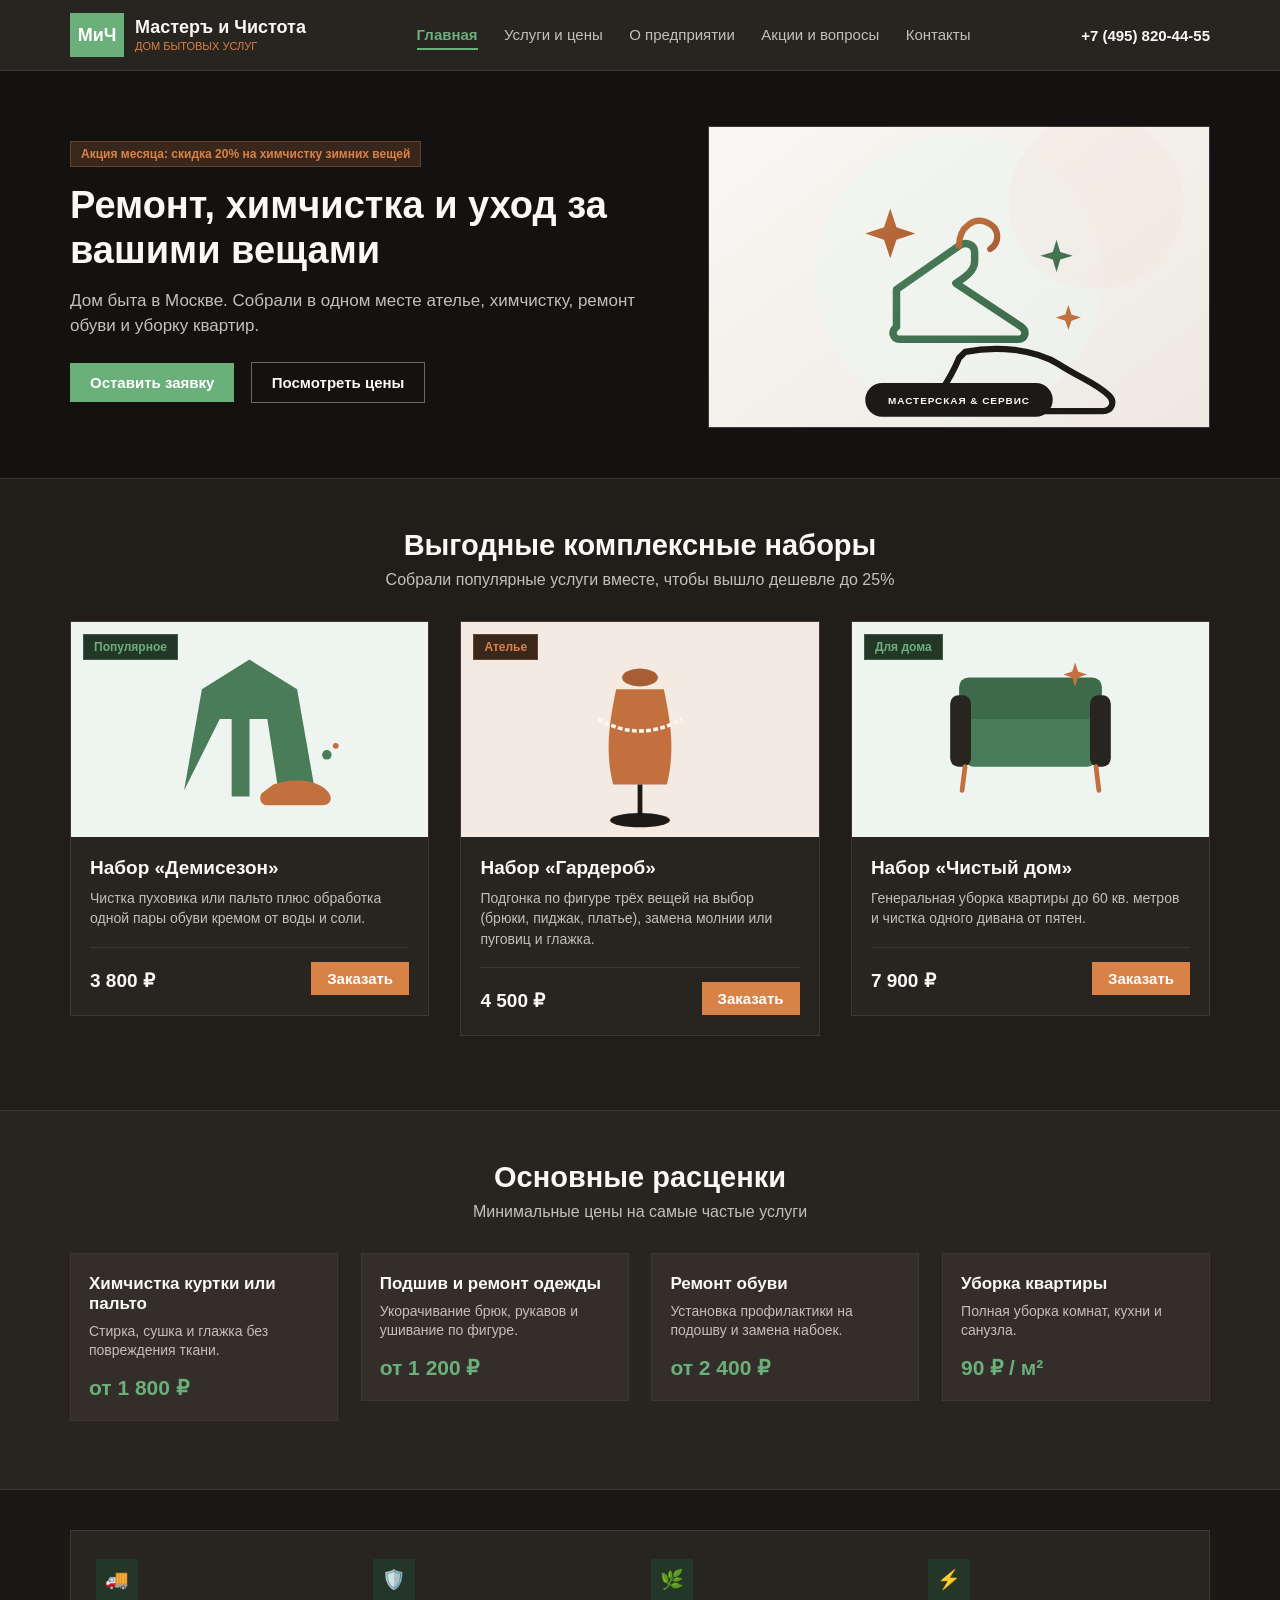
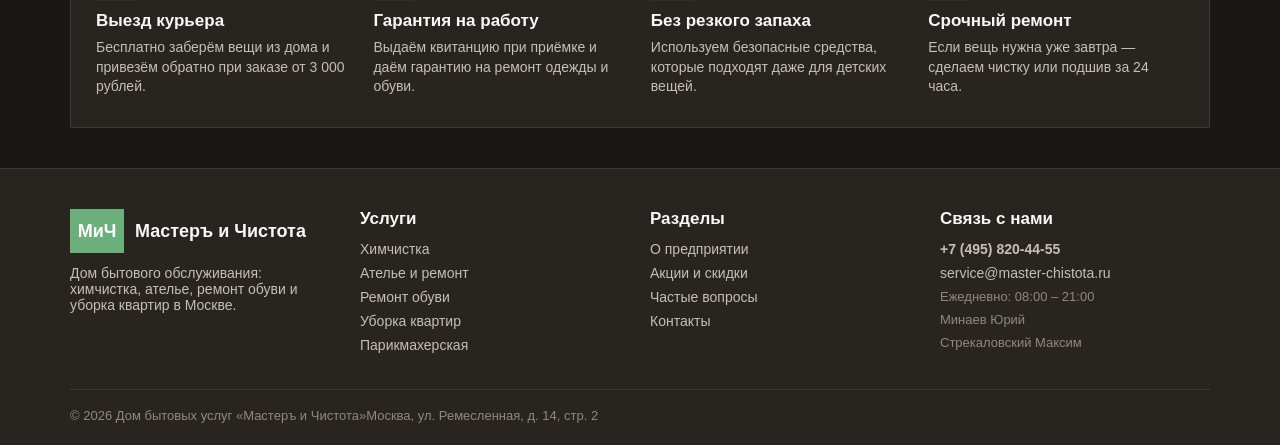
==== commit a1264917: "готово" ====
--- a/Local-services/index.html
+++ b/Local-services/index.html
@@ -198,6 +198,57 @@
     </div>
   </div>
 
-  <iframe src="footer.html" class="freim_podval" title="Подвал сайта"></iframe>
+  <div class="podval">
+    <div class="osnova">
+      <div class="podval_kolonki">
+        <div class="podval_col">
+          <a href="index.html" class="logotip" style="margin-bottom: 12px;">
+            <span class="kvadrat_logo">МиЧ</span>
+            <span class="nazv_logo">Мастеръ и Чистота</span>
+          </a>
+          <p style="font-size: 14px; color: #C4BFB9; max-width: 260px; margin-top: 10px;">
+            Дом бытового обслуживания: химчистка, ателье, ремонт обуви и уборка квартир в Москве.
+          </p>
+        </div>
+
+        <div class="podval_col">
+          <h4 class="podval_zag">Услуги</h4>
+          <div class="podval_spisok">
+            <a href="services.html">Химчистка</a>
+            <a href="services.html">Ателье и ремонт</a>
+            <a href="services.html">Ремонт обуви</a>
+            <a href="services.html">Уборка квартир</a>
+            <a href="services.html">Парикмахерская</a>
+          </div>
+        </div>
+
+        <div class="podval_col">
+          <h4 class="podval_zag">Разделы</h4>
+          <div class="podval_spisok">
+            <a href="about.html">О предприятии</a>
+            <a href="events.html">Акции и скидки</a>
+            <a href="events.html#voprosy">Частые вопросы</a>
+            <a href="contacts.html">Контакты</a>
+          </div>
+        </div>
+
+        <div class="podval_col">
+          <h4 class="podval_zag">Связь с нами</h4>
+          <div class="podval_spisok">
+            <a href="tel:+74958204455"><strong>+7 (495) 820-44-55</strong></a>
+            <a href="mailto:service@master-chistota.ru">service@master-chistota.ru</a>
+            <span style="font-size: 13px; color: #8F8882; margin-top: 6px;">Ежедневно: 08:00 – 21:00</span>
+            <span style="font-size: 13px; color: #8F8882;">Минаев Юрий</span>
+            <span style="font-size: 13px; color: #8F8882;">Стрекаловский Максим</span>
+          </div>
+        </div>
+      </div>
+
+      <div class="podval_niz">
+        <p style="float: left;">&copy; 2026 Дом бытовых услуг «Мастеръ и Чистота»</p>
+        <p style="float: left;">Москва, ул. Ремесленная, д. 14, стр. 2</p>
+      </div>
+    </div>
+  </div>
 </body>
 </html>
--- a/Local-services/css/style.css
+++ b/Local-services/css/style.css
@@ -752,4 +752,44 @@
   .freim_podval {
     height: 760px;
   }
+}
+
+
+.podval_kolonki {
+  display: flex;
+  flex-wrap: wrap;
+  justify-content: space-between;
+  gap: 20px;
+}
+
+.podval_col {
+  flex: 1 1 200px;
+  width: auto !important;
+  margin-right: 0 !important;
+}
+
+@media (max-width: 850px) {
+  .shapka_vnutri {
+    flex-wrap: wrap;
+    justify-content: center;
+    gap: 12px;
+  }
+
+  .spisok_menu {
+    text-align: center;
+  }
+
+  .spisok_menu li {
+    margin: 4px 8px;
+  }
+}
+
+@media (max-width: 600px) {
+  .podval_col {
+    flex: 1 1 100%;
+  }
+
+  .freim_podval {
+    height: 780px;
+  }
 }
